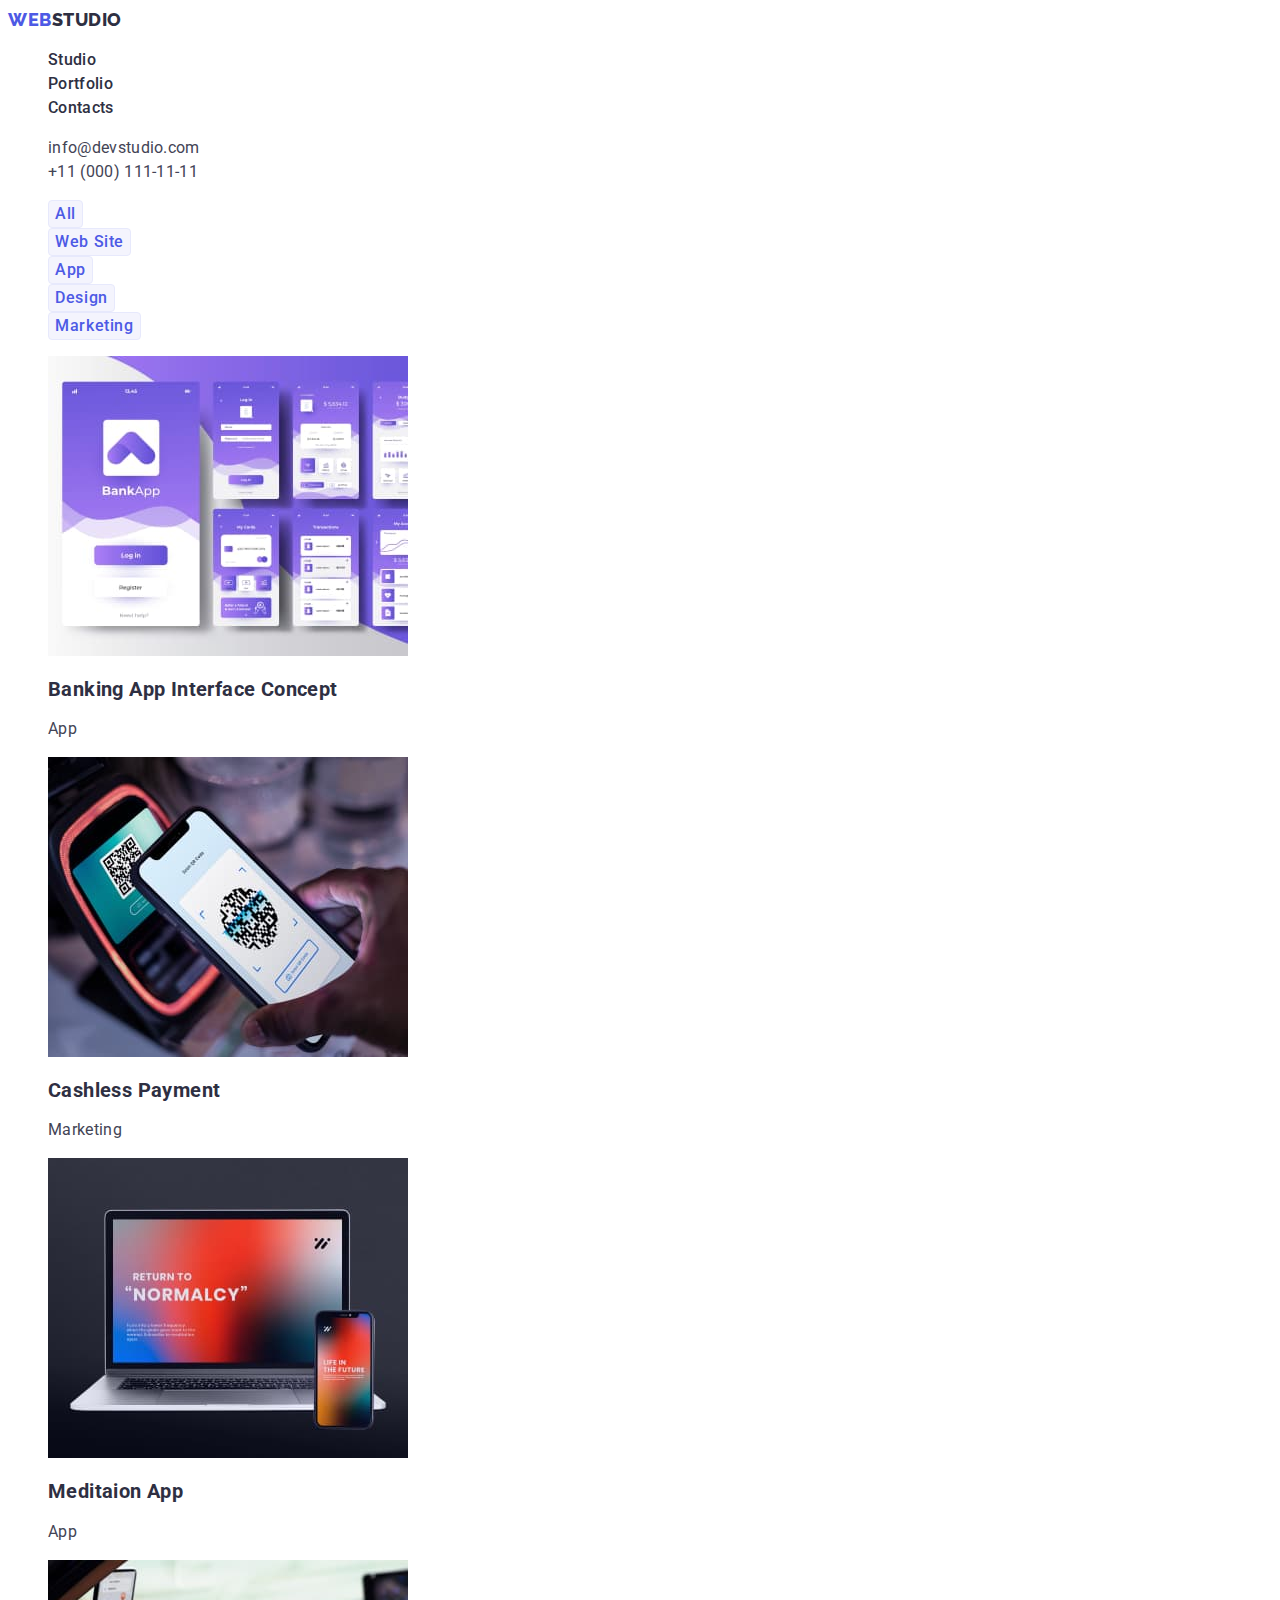
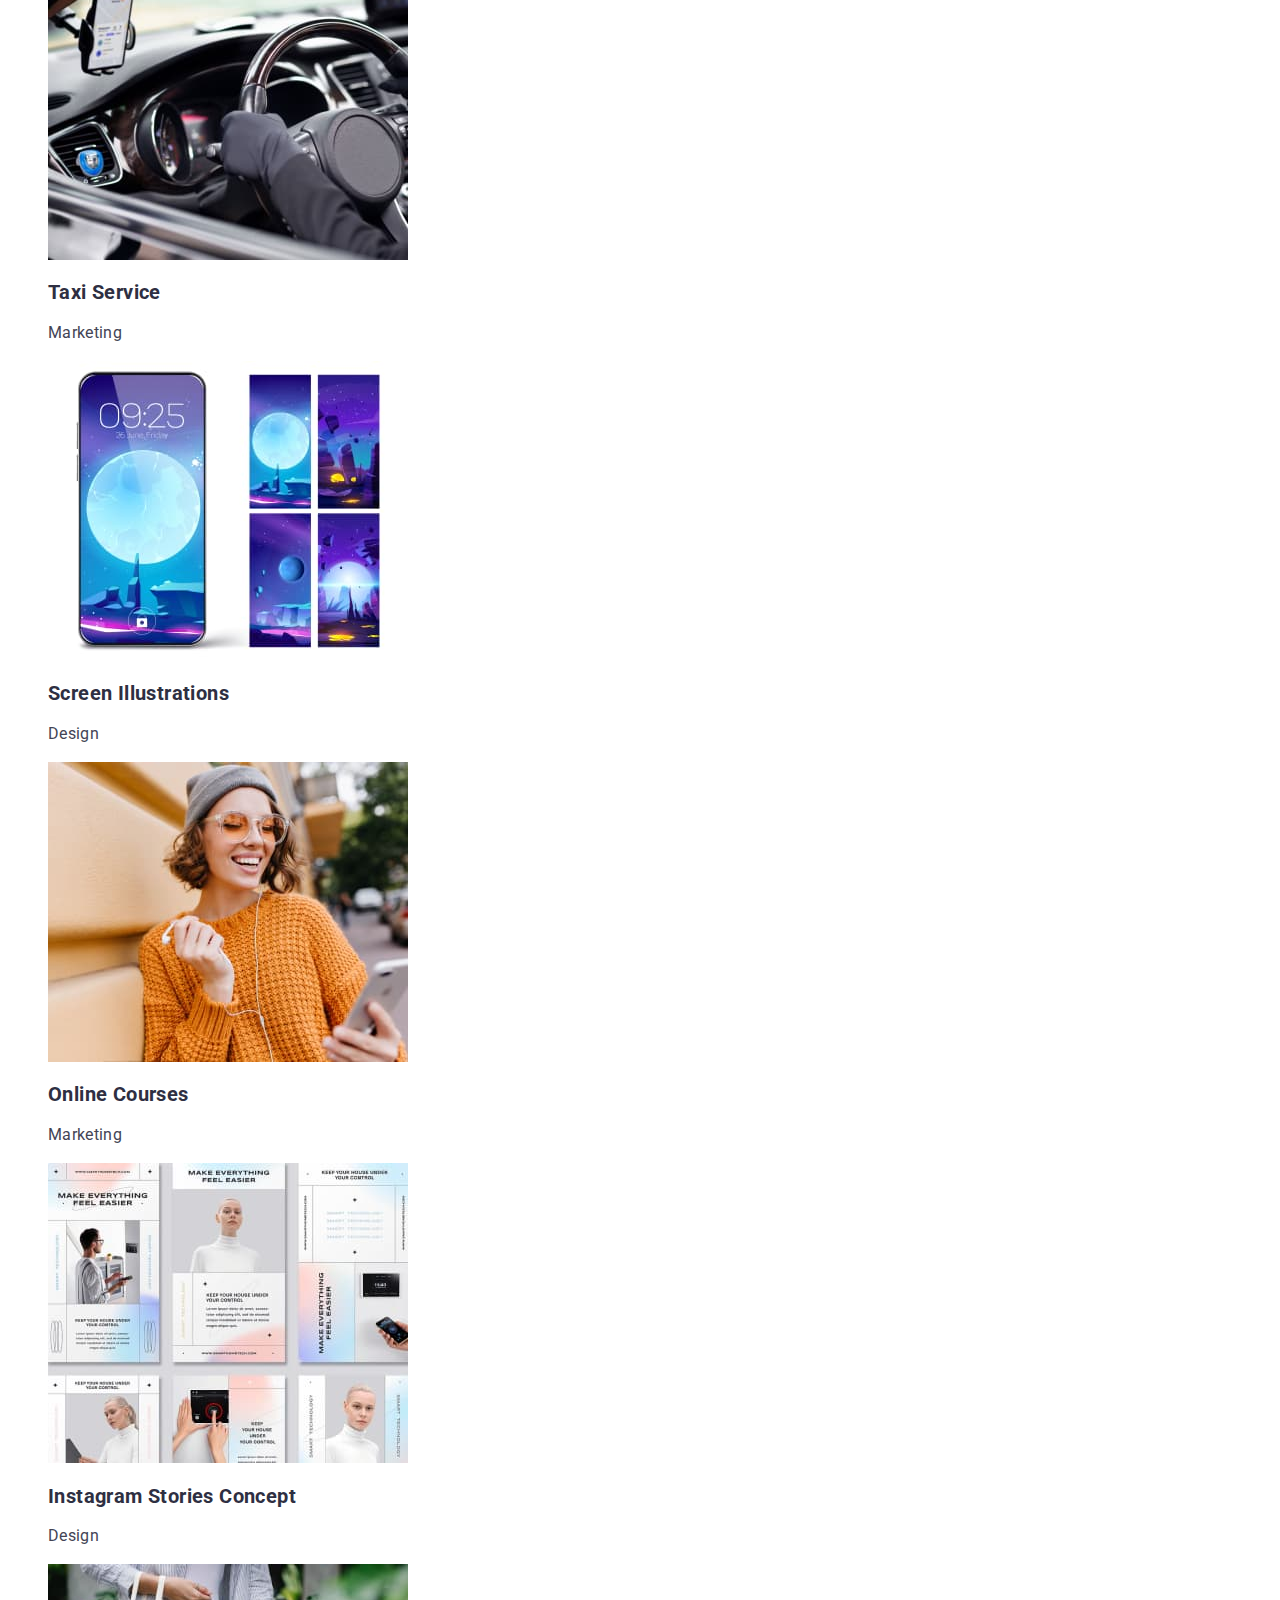
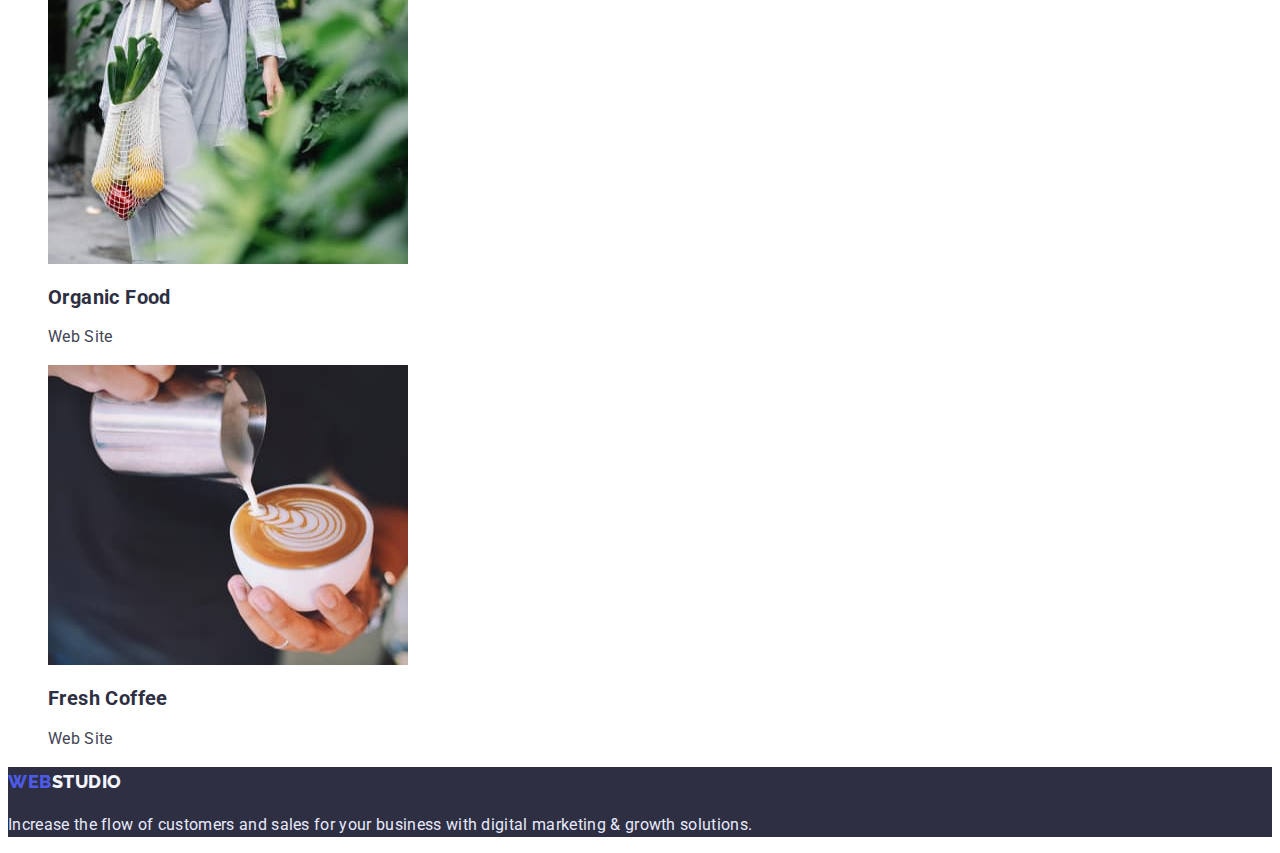
==== portfolio.html @ 67430ad6 "Додані файли попередньої роботи" ====
<!DOCTYPE html>
<html lang="en">
<head>
    <meta charset="UTF-8">
    <meta http-equiv="X-UA-Compatible" content="IE=edge">
    <meta name="viewport" content="width=device-width, initial-scale=1.0">
    <link href="https://fonts.googleapis.com/css2?family=Raleway:wght@800&family=Roboto:wght@400;500;700;900&display=swap" rel="stylesheet">
    <link rel="stylesheet" href="./css/styles.css">
    <title>Portfolio</title>
</head>
<body>
    <header class="page-header">
        <nav>
            <a class="logo" href="./index.html"> <span class="logo-web">WEB</span>STUDIO</a>
            
            <ul class="site-nav list">
                <li><a class="site-nav link" href="">Studio</a></li>
                <li><a class="site-nav link" href="./portfolio.html">Portfolio</a></li>
                <li><a class="site-nav link" href="">Contacts</a></li>
            </ul>

        </nav>
        
        <ul class="contacts list">
            <li><a class="contact link" href="mailto:info@devstudio.com">info@devstudio.com</a></li>
            <li><a class="contact link" href="tel:+11(000)1111111">+11 (000) 111-11-11</a></li>
        </ul>

    </header>

    <main>
        <section class="examples">
            <h1 class="examples-title">Types of portfolios</h1>
            <ul class="examples-items list">
                <li>
                    <button class="examples-button" type="button">All</button>
                </li>
                <li>
                    <button class="examples-button" type="button">Web Site</button>
                </li>
                <li>
                    <button class="examples-button" type="button">App</button>
                </li>
                <li>
                    <button class="examples-button" type="button">Design</button>
                </li>
                <li>
                    <button class="examples-button" type="button">Marketing</button>
                </li>
            </ul>

            <ul class="examples-list list">
                <li class="examples-item">
                    <a class="examples-link" href="#">
                        <img src="./images/portfolio-image-1.jpg" alt="Design For Banking" width="360" height="300">
                        <h2 class="examples-subtitle">Banking App Interface Concept</h2>
                        <p class="examples-filter">App</p>
                    </a>
                </li>
                <li class="examples-item">
                    <a class="examples-link" href="#">
                        <img src="./images/portfolio-image-2.jpg" alt="Interactive Technologies" width="360" height="300">
                        <h2 class="examples-subtitle">Cashless Payment</h2>
                        <p class="examples-filter">Marketing</p>
                    </a>
                </li>
                <li class="examples-item">
                    <a class="examples-link" href="#">
                        <img src="./images/portfolio-image-3.jpg" alt="Modern Meditation" width="360" height="300">
                        <h2 class="examples-subtitle">Meditaion App</h2>
                        <p class="examples-filter">App</p>
                    </a>
                </li>
                <li class="examples-item">
                    <a class="examples-link" href="#">
                        <img src="./images/portfolio-image-4.jpg" alt="Taxi in smartphone" width="360" height="300">
                        <h2 class="examples-subtitle">Taxi Service</h2>
                        <p class="examples-filter">Marketing</p>
                    </a>
                </li>
                <li class="examples-item">
                    <a class="examples-link" href="#">
                        <img src="./images/portfolio-image-5.jpg" alt="Screen Savers" width="360" height="300">
                        <h2 class="examples-subtitle">Screen Illustrations</h2>
                        <p class="examples-filter">Design</p>
                    </a>
                </li>
                <li class="examples-item">
                    <a class="examples-link" href="#">
                        <img src="./images/portfolio-image-6.jpg" alt="Online Education" width="360" height="300">
                        <h2 class="examples-subtitle">Online Courses</h2>
                        <p class="examples-filter">Marketing</p>
                    </a>
                </li>
                <li class="examples-item">
                    <a class="examples-link" href="#">
                        <img src="./images/portfolio-image-7.jpg" alt="Design Instagram Stories" width="360" height="300">
                        <h2 class="examples-subtitle">Instagram Stories Concept</h2>
                        <p class="examples-filter">Design</p>
                    </a>
                </li>
                <li class="examples-item">
                    <a class="examples-link" href="#">
                        <img src="./images/portfolio-image-8.jpg" alt="Natural Products" width="360" height="300">
                        <h2 class="examples-subtitle">Organic Food</h2>
                        <p class="examples-filter">Web Site</p>
                    </a>
                </li>
                <li class="examples-item">
                    <a class="examples-link" href="#">
                        <img src="./images/portfolio-image-9.jpg" alt="Making Coffee" width="360" height="300">
                        <h2 class="examples-subtitle">Fresh Coffee</h2>
                        <p class="examples-filter">Web Site</p>
                    </a>
                </li>
            </ul>
        </section>

    </main>
    <footer class="footer">
        <a class="footer-logo" href="./index.html"> <span class="footer-logo-web">WEB</span>STUDIO</a>
        <p class="footer-text">Increase the flow of customers and sales for your business with digital marketing & growth solutions.</p>
    </footer>
</html>
---- css/styles.css ----
/*Колір основного шрифту #2E2F42
Колір основного фону  #ffffff
додатковий фон та літери #2E2F42

    */

:root {
    --base-color-text: #2E2F42;
    --maine-color-background: #ffffff;
    --color-style-logo: #4D5AE5;
    --color-decoration-text: #434455;
    --border-color: #E7E9FC;
    --additional-background-color: #F4F4FD;
    --active-color-button: #404BBF;
}

body {
    font-family: 'Roboto', sans-serif;
    color: var(--base-color-text);
    background-color: var(--maine-color-background);
}

/*_________Header____________*/

.page-header {
    background: var(--maine-color-background);
}

.logo {
    font-family: 'Raleway';
    font-weight: 800;
    font-size: 18px;
    line-height: 1.33;
    letter-spacing: 0.03em;
    text-decoration: none;
    color: var(--base-color-text);
  }

.logo-web {
    color: var(--color-style-logo);
}

.list {
    list-style: none;
}

.site-nav {
    font-weight: 500;
    font-size: 16px;
    line-height: 1.5;
    letter-spacing: 0.02em;
    text-decoration: none;
    color: var(--base-color-text)
}

.link:hover, .link:focus {
    color: var(--color-decoration-text);
}

.link:active {
    color: var(--color-style-logo);
}

.contact {
    text-decoration: none;
    font-size: 16px;
    line-height: 1.5;
    letter-spacing: 0.02em;
    color: var(--color-decoration-text);
}


/*__________Hero section_________*/

.hero {
    background-color: var(--base-color-text);
}

.hero-title {
    font-weight: 700;
    font-size: 56px;
    line-height: 1.07;
    text-align: center;
    letter-spacing: 0.02em;
    color: var(--maine-color-background);
}

.hero-button {
    font-family: inherit;
    font-weight: 500;
    font-size: 16px;
    line-height: 1.18;
    letter-spacing: 0.04em;
    background-color: var(--color-style-logo);
    color: var(--maine-color-background);
    border: none;
    cursor: pointer;
    box-shadow: 0px 4px 4px rgba(0, 0, 0, 0.15);
    border-radius: 4px;
}

.hero-button:hover {
    background-color: var(--color-style-logo);
}

.hero-button:active {
    background-color: var(--active-color-button);
}

/* ____________Benefits section__________*/

.benefits-heading, .examples-title {
    position: absolute;
    width: 1px;
    height: 1px;
    margin: -1px;
    border: 0;
    padding: 0;
    
    white-space: nowrap;
    clip-path: inset(100%);
    clip: rect(0 0 0 0);
    overflow: hidden;
}

.benefit-subtitle, .resume-name {
    font-weight: 700;
    font-size: 20px;
    line-height: 1.2;
    letter-spacing: 0.02em;
    color: var(--base-color-text);
}

.benefit-details, .resume-specialty {
    font-size: 16px;
    line-height: 1.5;
    letter-spacing: 0.02em;
    color: var(--color-decoration-text);
}

/*____________Illustrations section__________*/

.illustrations-title, .resumes-title {
    font-weight: 700;
    font-size: 36px;
    line-height: 1.1;
    text-align: center;
    letter-spacing: 0.02em;
    color: var(--base-color-text);
}

/*_________Resumes section___________*/

.resumes {
    background-color: var(--additional-background-color);
}

.resumes-item {
    background-color: var(--maine-color-background);
}

/*Footer section*/

.footer {
    background-color: var(--base-color-text);
}

.footer-logo {
    font-family: 'Raleway';
    font-style: normal;
    font-weight: 800;
    font-size: 18px;
    line-height: 1.67;
    letter-spacing: 0.03em;
    text-decoration: none;
    color: var(--additional-background-color);
}

.footer-logo-web {
    color: var(--color-style-logo);
}

.footer-text {
    font-size: 16px;
    line-height: 1.5;
    letter-spacing: 0.02em;
    color: var(--border-color);
}

/* Portfolio page: Section row */

.examples-button {
    font-family: inherit;
    font-weight: 500;
    font-size: 16px;
    line-height: 1.5;
    letter-spacing: 0.04em;
    background-color: var(--additional-background-color);
    color: var(--color-style-logo);
    cursor: pointer;
    border: 1px solid var(--border-color);
    border-radius: 4px;
}

.examples-button:hover, .examples-button:focus {
    background-color: var(--color-style-logo);
    color:var(--maine-color-background)
}

/*_______Section samples________ */

.examples-link {
    text-decoration: none;
}

.examples-subtitle {
    font-weight: 700;
    font-size: 20px;
    line-height: 1.2;
    letter-spacing: 0.02em;
    color: var(--base-color-text);
}

.examples-filter {
    font-size: 16px;
    line-height: 1.5;
    letter-spacing: 0.02em;
    color: var(--color-decoration-text);
}

/*  */
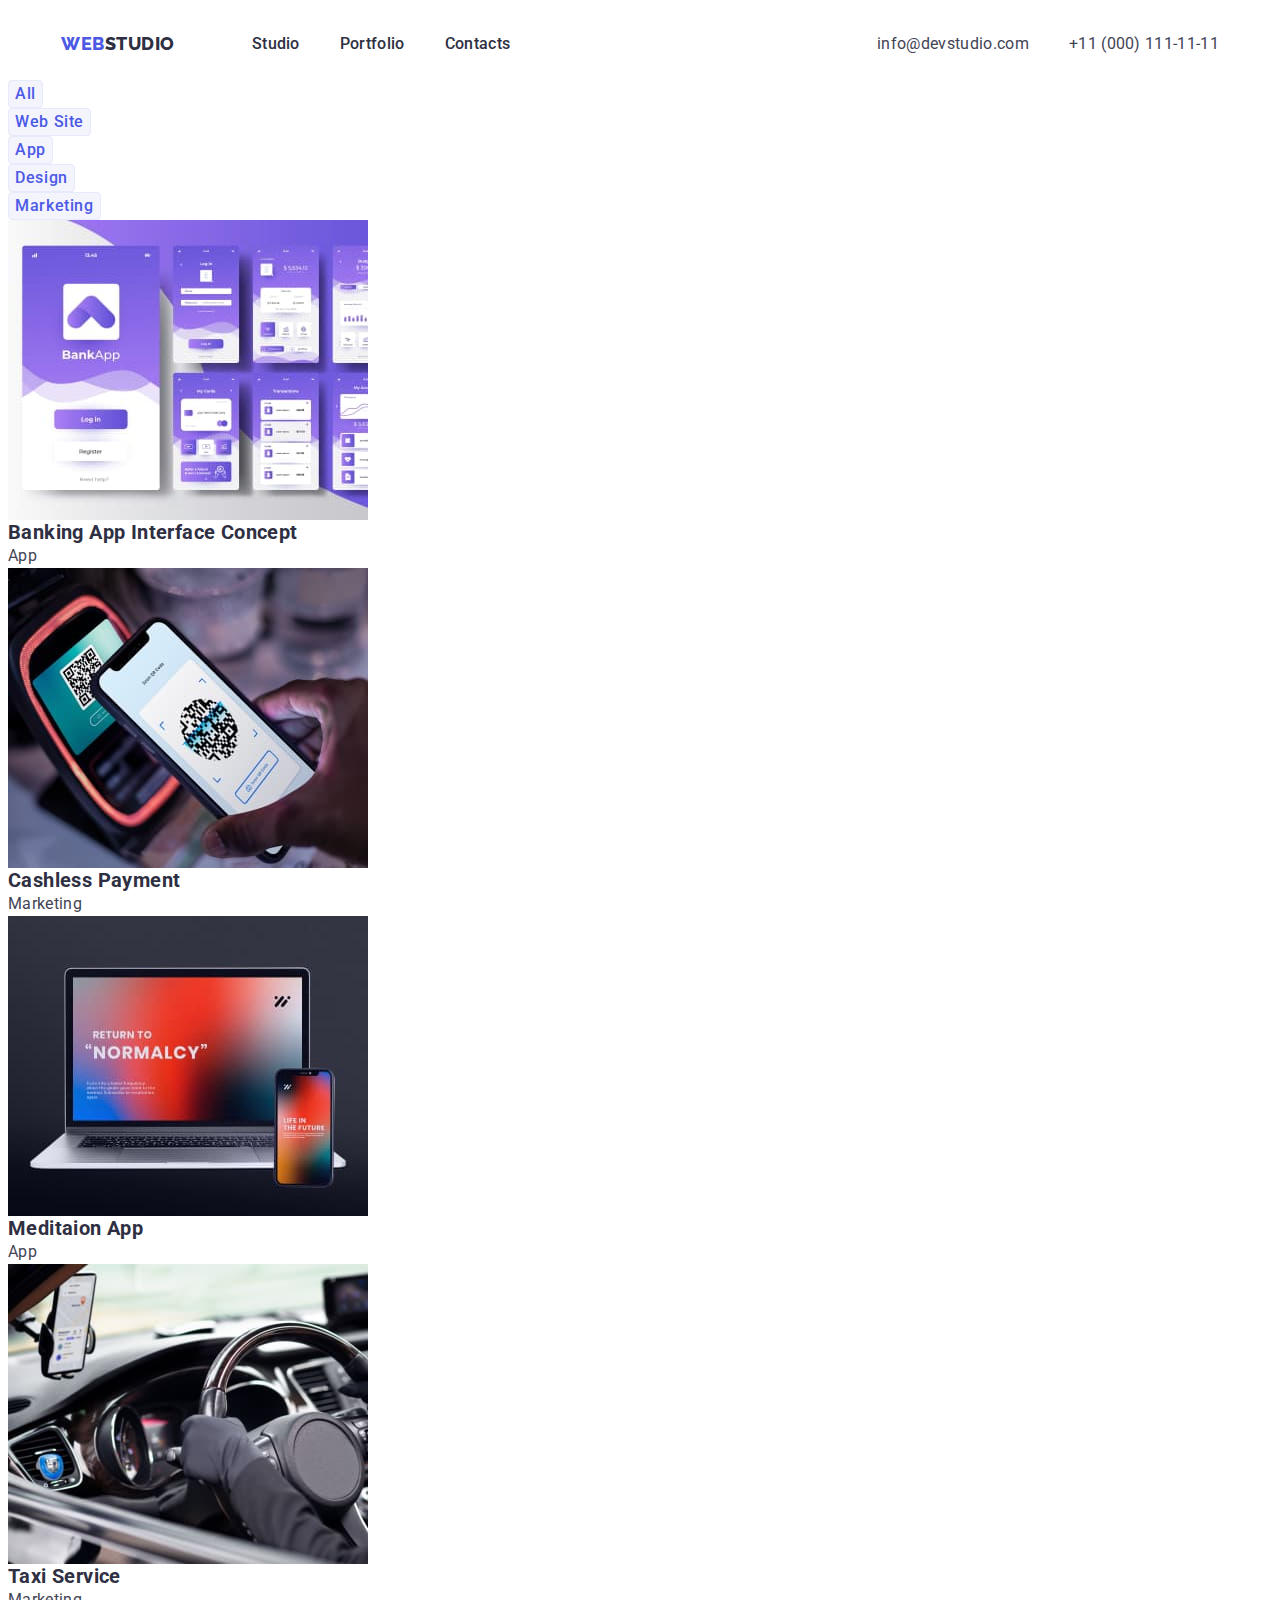
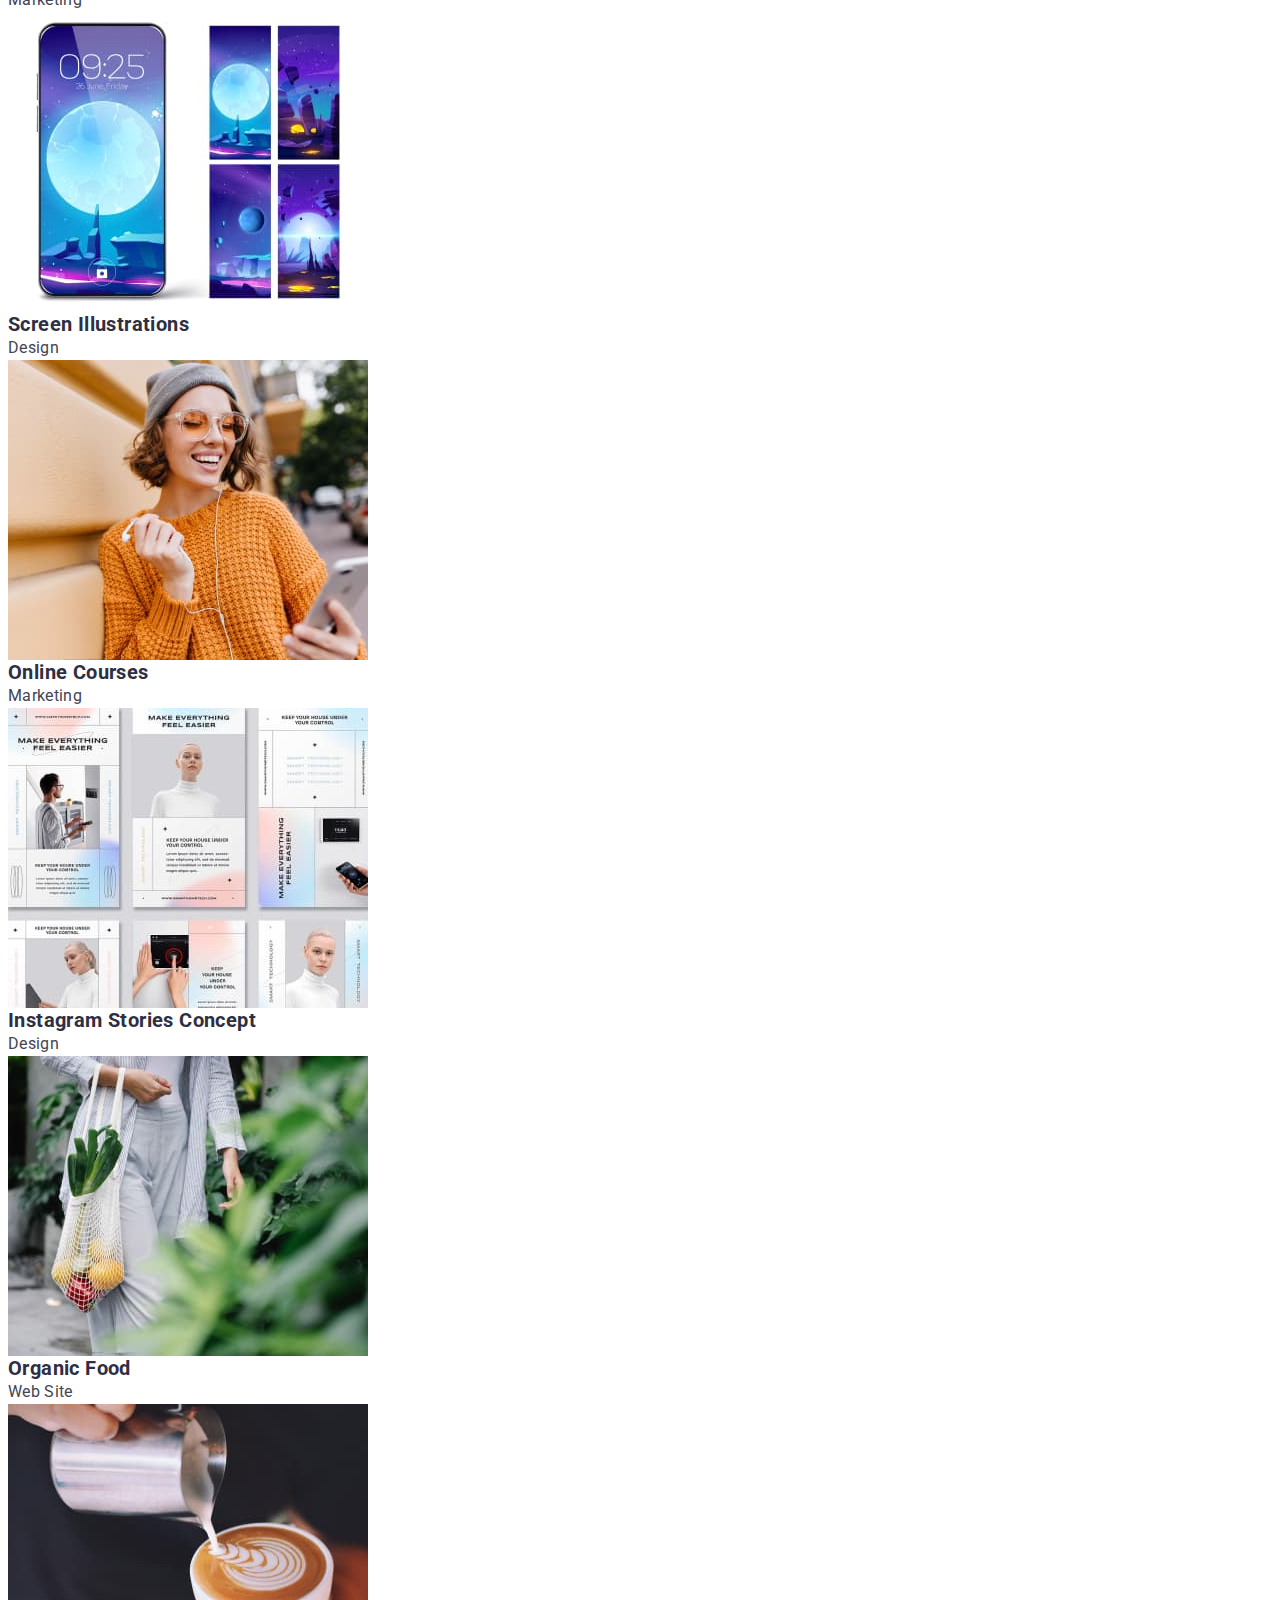
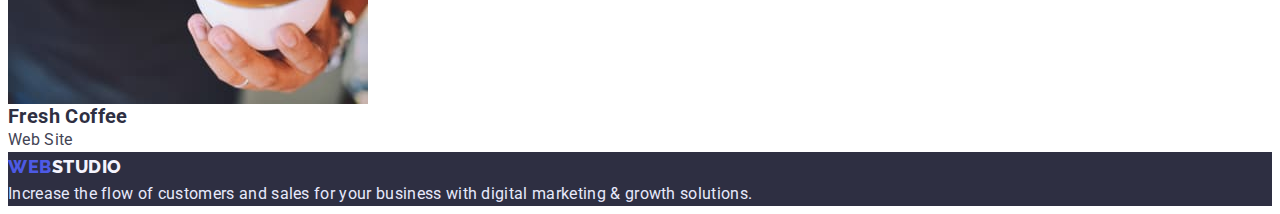
==== commit ab8a790d: "Update portfolio.html" ====
--- a/portfolio.html
+++ b/portfolio.html
@@ -5,26 +5,29 @@
     <meta http-equiv="X-UA-Compatible" content="IE=edge">
     <meta name="viewport" content="width=device-width, initial-scale=1.0">
     <link href="https://fonts.googleapis.com/css2?family=Raleway:wght@800&family=Roboto:wght@400;500;700;900&display=swap" rel="stylesheet">
+    <link rel="stylesheet" href="https://cdnjs.cloudflare.com/ajax/libs/modern-normalize/1.1.0/modern-normalize.min.css" integrity="sha512-wpPYUAdjBVSE4KJnH1VR1HeZfpl1ub8YT/NKx4PuQ5NmX2tKuGu6U/JRp5y+Y8XG2tV+wKQpNHVUX03MfMFn9Q==" crossorigin="anonymous" referrerpolicy="no-referrer" />
     <link rel="stylesheet" href="./css/styles.css">
     <title>Portfolio</title>
 </head>
 <body>
     <header class="page-header">
-        <nav>
-            <a class="logo" href="./index.html"> <span class="logo-web">WEB</span>STUDIO</a>
+        <div class="container main-nav">
+            <nav class="container-nav">
+                <a class="logo" href="./index.html"> <span class="logo-web">WEB</span>STUDIO</a>
             
-            <ul class="site-nav list">
-                <li><a class="site-nav link" href="">Studio</a></li>
-                <li><a class="site-nav link" href="./portfolio.html">Portfolio</a></li>
-                <li><a class="site-nav link" href="">Contacts</a></li>
+                <ul class="site-nav list">
+                    <li class="item"><a class="nav link" href="">Studio</a></li>
+                    <li class="item"><a class="nav link" href="./portfolio.html">Portfolio</a></li>
+                    <li class="item"><a class="nav link" href="">Contacts</a></li>
+                </ul>
+
+            </nav>
+        
+            <ul class="contacts list">
+                <li class="item"><a class="contact link" href="mailto:info@devstudio.com">info@devstudio.com</a></li>
+                <li class="item"><a class="contact link" href="tel:+11(000)1111111">+11 (000) 111-11-11</a></li>
             </ul>
-
-        </nav>
-        
-        <ul class="contacts list">
-            <li><a class="contact link" href="mailto:info@devstudio.com">info@devstudio.com</a></li>
-            <li><a class="contact link" href="tel:+11(000)1111111">+11 (000) 111-11-11</a></li>
-        </ul>
+        </div>
 
     </header>
 
--- a/css/styles.css
+++ b/css/styles.css
@@ -20,10 +20,49 @@
     background-color: var(--maine-color-background);
 }
 
+h1,
+h2,
+h3,
+h4,
+h5,
+h6,
+p {
+ margin-top: 0;
+ margin-bottom: 0;
+}
+
+ul {
+    margin-top: 0;
+    margin-bottom: 0;
+    padding-left: 0;
+}
+
+img {
+    display: block;
+}
+
 /*_________Header____________*/
 
 .page-header {
     background: var(--maine-color-background);
+}
+
+.container {
+    width: 1158px;
+    margin-right: auto;
+    margin-left: auto;
+    padding-left: 15px;
+    padding-right: 15px;
+}
+
+.main-nav{
+    display: flex;
+    align-items: center;
+}
+
+.container-nav {
+    display: flex;
+    align-items: center;
 }
 
 .logo {
@@ -34,7 +73,7 @@
     letter-spacing: 0.03em;
     text-decoration: none;
     color: var(--base-color-text);
-  }
+}
 
 .logo-web {
     color: var(--color-style-logo);
@@ -45,6 +84,19 @@
 }
 
 .site-nav {
+    display: flex;
+    margin-left: 77px;
+}
+
+.site-nav .item + .item {
+    margin-left: 40px;
+}
+
+.nav {
+    display: block;
+    padding-top: 24px;
+    padding-bottom: 24px;
+
     font-weight: 500;
     font-size: 16px;
     line-height: 1.5;
@@ -61,6 +113,15 @@
     color: var(--color-style-logo);
 }
 
+.contacts {
+    display: flex;
+    margin-left: auto;
+}
+
+.contacts .item + .item {
+    margin-left: 40px;
+}
+
 .contact {
     text-decoration: none;
     font-size: 16px;
@@ -74,29 +135,41 @@
 
 .hero {
     background-color: var(--base-color-text);
+    text-align: center;
+    margin-top: 0;
+    margin-bottom: 0;
+    padding-top: 192px;
+    padding-bottom: 192px;
 }
 
 .hero-title {
+    margin-top: 0;
+    margin-bottom: 48px;
+
     font-weight: 700;
     font-size: 56px;
     line-height: 1.07;
-    text-align: center;
-    letter-spacing: 0.02em;
+    letter-spacing: 0.02em;
+
     color: var(--maine-color-background);
 }
 
 .hero-button {
+    border-radius: 4px;
+    box-shadow: 0px 4px 4px rgba(0, 0, 0, 0.15);
+    border: none;
+    padding: 16px 34px;
+    min-width: 170px;
+    
+    background-color: var(--color-style-logo);
+    color: var(--maine-color-background);
+    cursor: pointer;
+
     font-family: inherit;
     font-weight: 500;
     font-size: 16px;
     line-height: 1.18;
     letter-spacing: 0.04em;
-    background-color: var(--color-style-logo);
-    color: var(--maine-color-background);
-    border: none;
-    cursor: pointer;
-    box-shadow: 0px 4px 4px rgba(0, 0, 0, 0.15);
-    border-radius: 4px;
 }
 
 .hero-button:hover {
@@ -108,6 +181,11 @@
 }
 
 /* ____________Benefits section__________*/
+
+.benefits {
+    padding-top: 120px;
+    padding-bottom: 120px;
+}
 
 .benefits-heading, .examples-title {
     position: absolute;
@@ -124,6 +202,8 @@
 }
 
 .benefit-subtitle, .resume-name {
+    margin-bottom: 8px;
+
     font-weight: 700;
     font-size: 20px;
     line-height: 1.2;
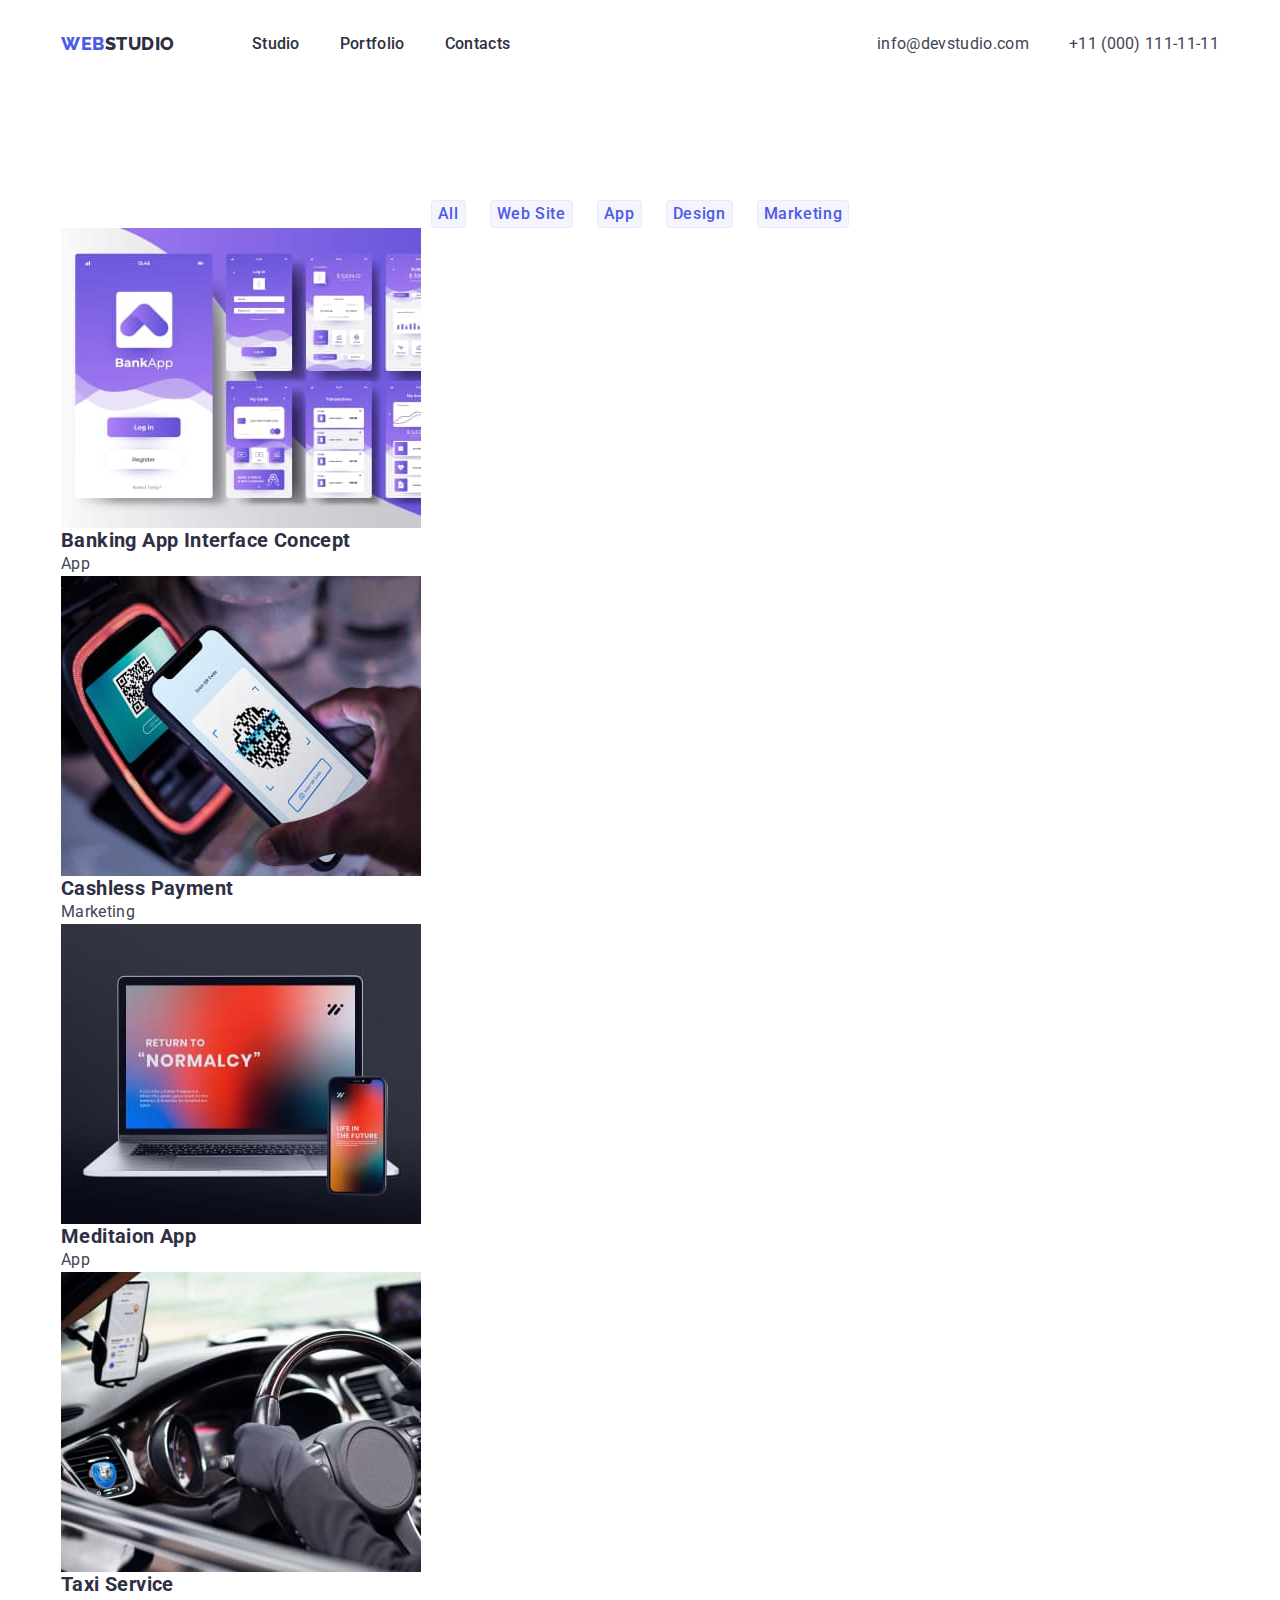
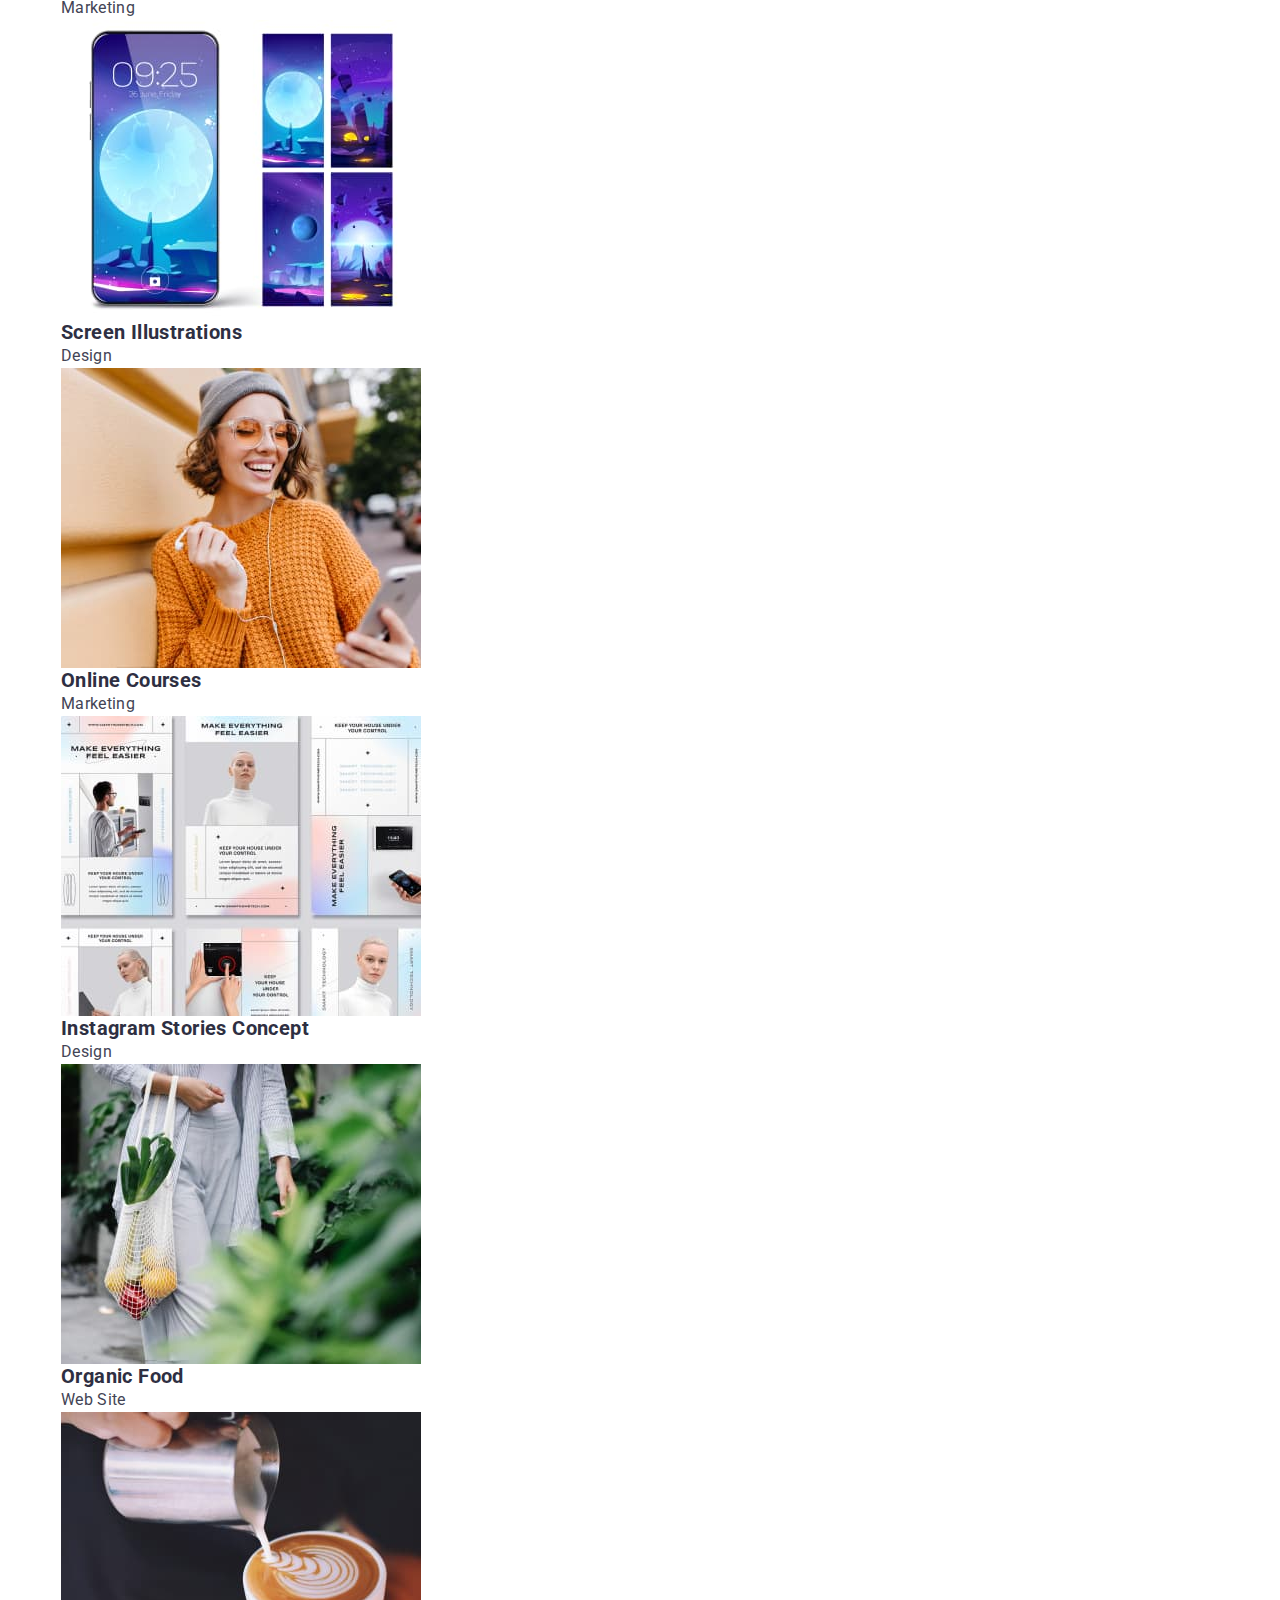
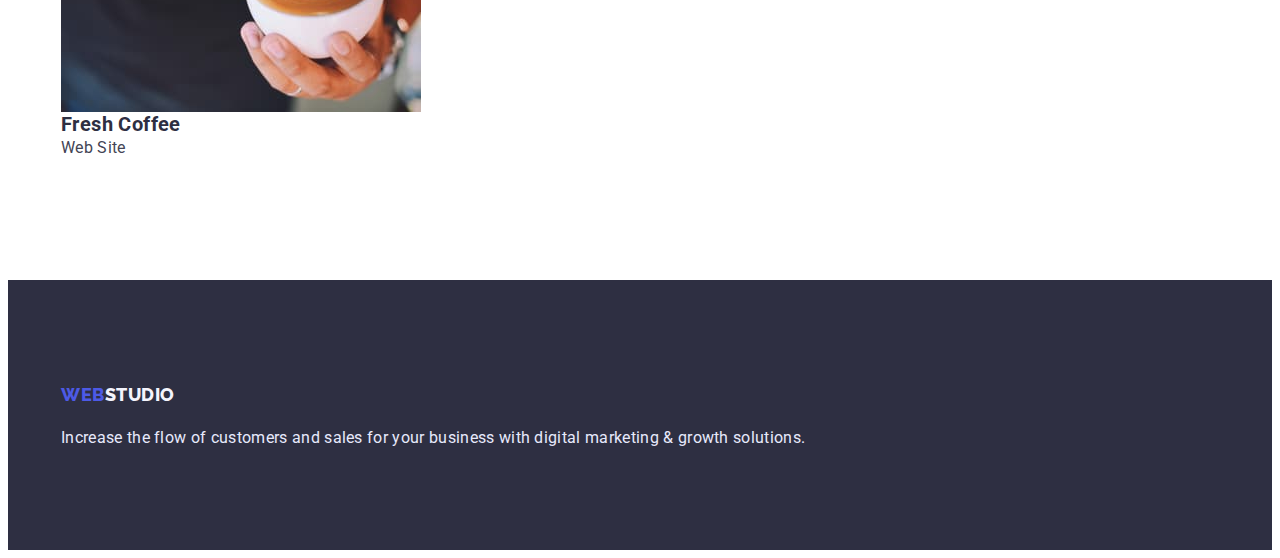
==== commit fbdfadb7: "Update portfolio.html" ====
--- a/portfolio.html
+++ b/portfolio.html
@@ -32,96 +32,133 @@
     </header>
 
     <main>
-        <section class="examples">
+        <section class="examples section">
             <h1 class="examples-title">Types of portfolios</h1>
-            <ul class="examples-items list">
-                <li>
-                    <button class="examples-button" type="button">All</button>
-                </li>
-                <li>
-                    <button class="examples-button" type="button">Web Site</button>
-                </li>
-                <li>
-                    <button class="examples-button" type="button">App</button>
-                </li>
-                <li>
-                    <button class="examples-button" type="button">Design</button>
-                </li>
-                <li>
-                    <button class="examples-button" type="button">Marketing</button>
-                </li>
-            </ul>
-
+            <div class="container-buttons"> 
+                <ul class="examples-items list">
+                    <li>
+                        <button class="examples-button" type="button">All</button>
+                    </li>
+                    
+                    <li>
+                        <button class="examples-button" type="button">Web Site</button>
+                    </li>
+                   
+                    <li>
+                        <button class="examples-button" type="button">App</button>
+                    </li>
+                    
+                    <li>
+                        <button class="examples-button" type="button">Design</button>
+                    </li>
+                    
+                    <li>
+                        <button class="examples-button" type="button">Marketing</button>
+                    </li>
+                </ul>
+           </div>
+            
+           <div class="container container-examples-list">
             <ul class="examples-list list">
                 <li class="examples-item">
                     <a class="examples-link" href="#">
                         <img src="./images/portfolio-image-1.jpg" alt="Design For Banking" width="360" height="300">
-                        <h2 class="examples-subtitle">Banking App Interface Concept</h2>
-                        <p class="examples-filter">App</p>
+                        <div class="container-example">
+                            <h2 class="examples-subtitle">Banking App Interface Concept</h2>
+                            <p class="examples-filter">App</p>
+                        </div>
                     </a>
                 </li>
+                
                 <li class="examples-item">
                     <a class="examples-link" href="#">
                         <img src="./images/portfolio-image-2.jpg" alt="Interactive Technologies" width="360" height="300">
-                        <h2 class="examples-subtitle">Cashless Payment</h2>
-                        <p class="examples-filter">Marketing</p>
+                        <div class="container-example">
+                            <h2 class="examples-subtitle">Cashless Payment</h2>
+                            <p class="examples-filter">Marketing</p>
+                        </div>
                     </a>
                 </li>
+               
                 <li class="examples-item">
                     <a class="examples-link" href="#">
                         <img src="./images/portfolio-image-3.jpg" alt="Modern Meditation" width="360" height="300">
-                        <h2 class="examples-subtitle">Meditaion App</h2>
-                        <p class="examples-filter">App</p>
+                        <div class="container-example">
+                            <h2 class="examples-subtitle">Meditaion App</h2>
+                            <p class="examples-filter">App</p>
+                        </div>
                     </a>
                 </li>
+               
                 <li class="examples-item">
                     <a class="examples-link" href="#">
                         <img src="./images/portfolio-image-4.jpg" alt="Taxi in smartphone" width="360" height="300">
-                        <h2 class="examples-subtitle">Taxi Service</h2>
-                        <p class="examples-filter">Marketing</p>
+                        <div class="container-example">
+                            <h2 class="examples-subtitle">Taxi Service</h2>
+                            <p class="examples-filter">Marketing</p>
+                        </div>
                     </a>
                 </li>
+              
                 <li class="examples-item">
                     <a class="examples-link" href="#">
                         <img src="./images/portfolio-image-5.jpg" alt="Screen Savers" width="360" height="300">
-                        <h2 class="examples-subtitle">Screen Illustrations</h2>
-                        <p class="examples-filter">Design</p>
+                        <div class="container-example">
+                            <h2 class="examples-subtitle">Screen Illustrations</h2>
+                            <p class="examples-filter">Design</p>
+                        </div>
                     </a>
                 </li>
+                
                 <li class="examples-item">
                     <a class="examples-link" href="#">
                         <img src="./images/portfolio-image-6.jpg" alt="Online Education" width="360" height="300">
-                        <h2 class="examples-subtitle">Online Courses</h2>
-                        <p class="examples-filter">Marketing</p>
+                        <div class="container-example">
+                            <h2 class="examples-subtitle">Online Courses</h2>
+                            <p class="examples-filter">Marketing</p>
+                        </div>
                     </a>
                 </li>
+                
                 <li class="examples-item">
                     <a class="examples-link" href="#">
                         <img src="./images/portfolio-image-7.jpg" alt="Design Instagram Stories" width="360" height="300">
-                        <h2 class="examples-subtitle">Instagram Stories Concept</h2>
-                        <p class="examples-filter">Design</p>
+                        <div class="container-example">
+                            <h2 class="examples-subtitle">Instagram Stories Concept</h2>
+                            <p class="examples-filter">Design</p>
+                        </div>
                     </a>
                 </li>
+               
                 <li class="examples-item">
                     <a class="examples-link" href="#">
                         <img src="./images/portfolio-image-8.jpg" alt="Natural Products" width="360" height="300">
-                        <h2 class="examples-subtitle">Organic Food</h2>
-                        <p class="examples-filter">Web Site</p>
+                        <div class="container-example">
+                            <h2 class="examples-subtitle">Organic Food</h2>
+                            <p class="examples-filter">Web Site</p>
+                        </div>
                     </a>
                 </li>
+               
                 <li class="examples-item">
                     <a class="examples-link" href="#">
                         <img src="./images/portfolio-image-9.jpg" alt="Making Coffee" width="360" height="300">
-                        <h2 class="examples-subtitle">Fresh Coffee</h2>
-                        <p class="examples-filter">Web Site</p>
+                        <div class="container-example">
+                            <h2 class="examples-subtitle">Fresh Coffee</h2>
+                            <p class="examples-filter">Web Site</p>
+                        </div>
                     </a>
                 </li>
             </ul>
+           </div>
         </section>
 
     </main>
-    <footer class="footer">
-        <a class="footer-logo" href="./index.html"> <span class="footer-logo-web">WEB</span>STUDIO</a>
-        <p class="footer-text">Increase the flow of customers and sales for your business with digital marketing & growth solutions.</p>
+    
+    <footer class="footer section">
+        <div class="container">
+            <a class="footer-logo" href="./index.html"> <span class="footer-logo-web">WEB</span>STUDIO</a>
+            <p class="footer-text">Increase the flow of customers and sales for your business with digital marketing & growth solutions.</p>
+        </div>
     </footer>
 </html>--- a/css/styles.css
+++ b/css/styles.css
@@ -39,6 +39,8 @@
 
 img {
     display: block;
+    max-width: 100%;
+    height: auto;
 }
 
 /*_________Header____________*/
@@ -55,12 +57,7 @@
     padding-right: 15px;
 }
 
-.main-nav{
-    display: flex;
-    align-items: center;
-}
-
-.container-nav {
+.main-nav, .container-nav {
     display: flex;
     align-items: center;
 }
@@ -134,12 +131,17 @@
 /*__________Hero section_________*/
 
 .hero {
-    background-color: var(--base-color-text);
     text-align: center;
     margin-top: 0;
     margin-bottom: 0;
     padding-top: 192px;
     padding-bottom: 192px;
+    background-color: var(--base-color-text);
+}
+
+.section {
+    padding-top: 120px;
+    padding-bottom: 120px;
 }
 
 .hero-title {
@@ -181,11 +183,6 @@
 }
 
 /* ____________Benefits section__________*/
-
-.benefits {
-    padding-top: 120px;
-    padding-bottom: 120px;
-}
 
 .benefits-heading, .examples-title {
     position: absolute;
@@ -201,6 +198,21 @@
     overflow: hidden;
 }
 
+.benefits {
+    display: flex;
+    flex-wrap: wrap;
+    margin-left: -12px;
+}
+
+.benefits .item {
+    width: 264px;
+    margin-left: 12px;
+}
+
+.benefits .item + .item {
+    margin-right: 0;
+}
+
 .benefit-subtitle, .resume-name {
     margin-bottom: 8px;
 
@@ -220,7 +232,16 @@
 
 /*____________Illustrations section__________*/
 
+.illustrations {
+    margin-right: 0;
+    margin-left: 0;
+    padding-top: 0;
+}
+
 .illustrations-title, .resumes-title {
+    margin-top: 0;
+    margin-bottom: 72px;
+
     font-weight: 700;
     font-size: 36px;
     line-height: 1.1;
@@ -229,13 +250,32 @@
     color: var(--base-color-text);
 }
 
+.illustration {
+    display: flex;
+    gap: 24px;
+    padding-top: 72px;
+}
+
+
 /*_________Resumes section___________*/
 
 .resumes {
     background-color: var(--additional-background-color);
 }
 
-.resumes-item {
+.resumes-list {
+    display: flex;
+    gap: 24px;
+ }
+
+.container-resume {
+    display: block;
+    text-align: center;
+    padding-top: 32px;
+    padding-bottom: 32px;
+    width: 264px;
+    box-shadow: 0px 1px 6px rgba(46, 47, 66, 0.08), 0px 1px 1px rgba(46, 47, 66, 0.16), 0px 2px 1px rgba(46, 47, 66, 0.08);
+    border-radius: 0px 0px 4px 4px;
     background-color: var(--maine-color-background);
 }
 
@@ -243,6 +283,12 @@
 
 .footer {
     background-color: var(--base-color-text);
+    padding-top: 100px;
+    padding-bottom: 100px;
+}
+
+.container-footer {
+    width: 264px;
 }
 
 .footer-logo {
@@ -261,6 +307,7 @@
 }
 
 .footer-text {
+    margin-top: 16px;
     font-size: 16px;
     line-height: 1.5;
     letter-spacing: 0.02em;
@@ -289,6 +336,12 @@
 
 /*_______Section samples________ */
 
+.examples-items {
+    display: flex;
+    justify-content: center;
+    gap: 24px;
+}
+
 .examples-link {
     text-decoration: none;
 }
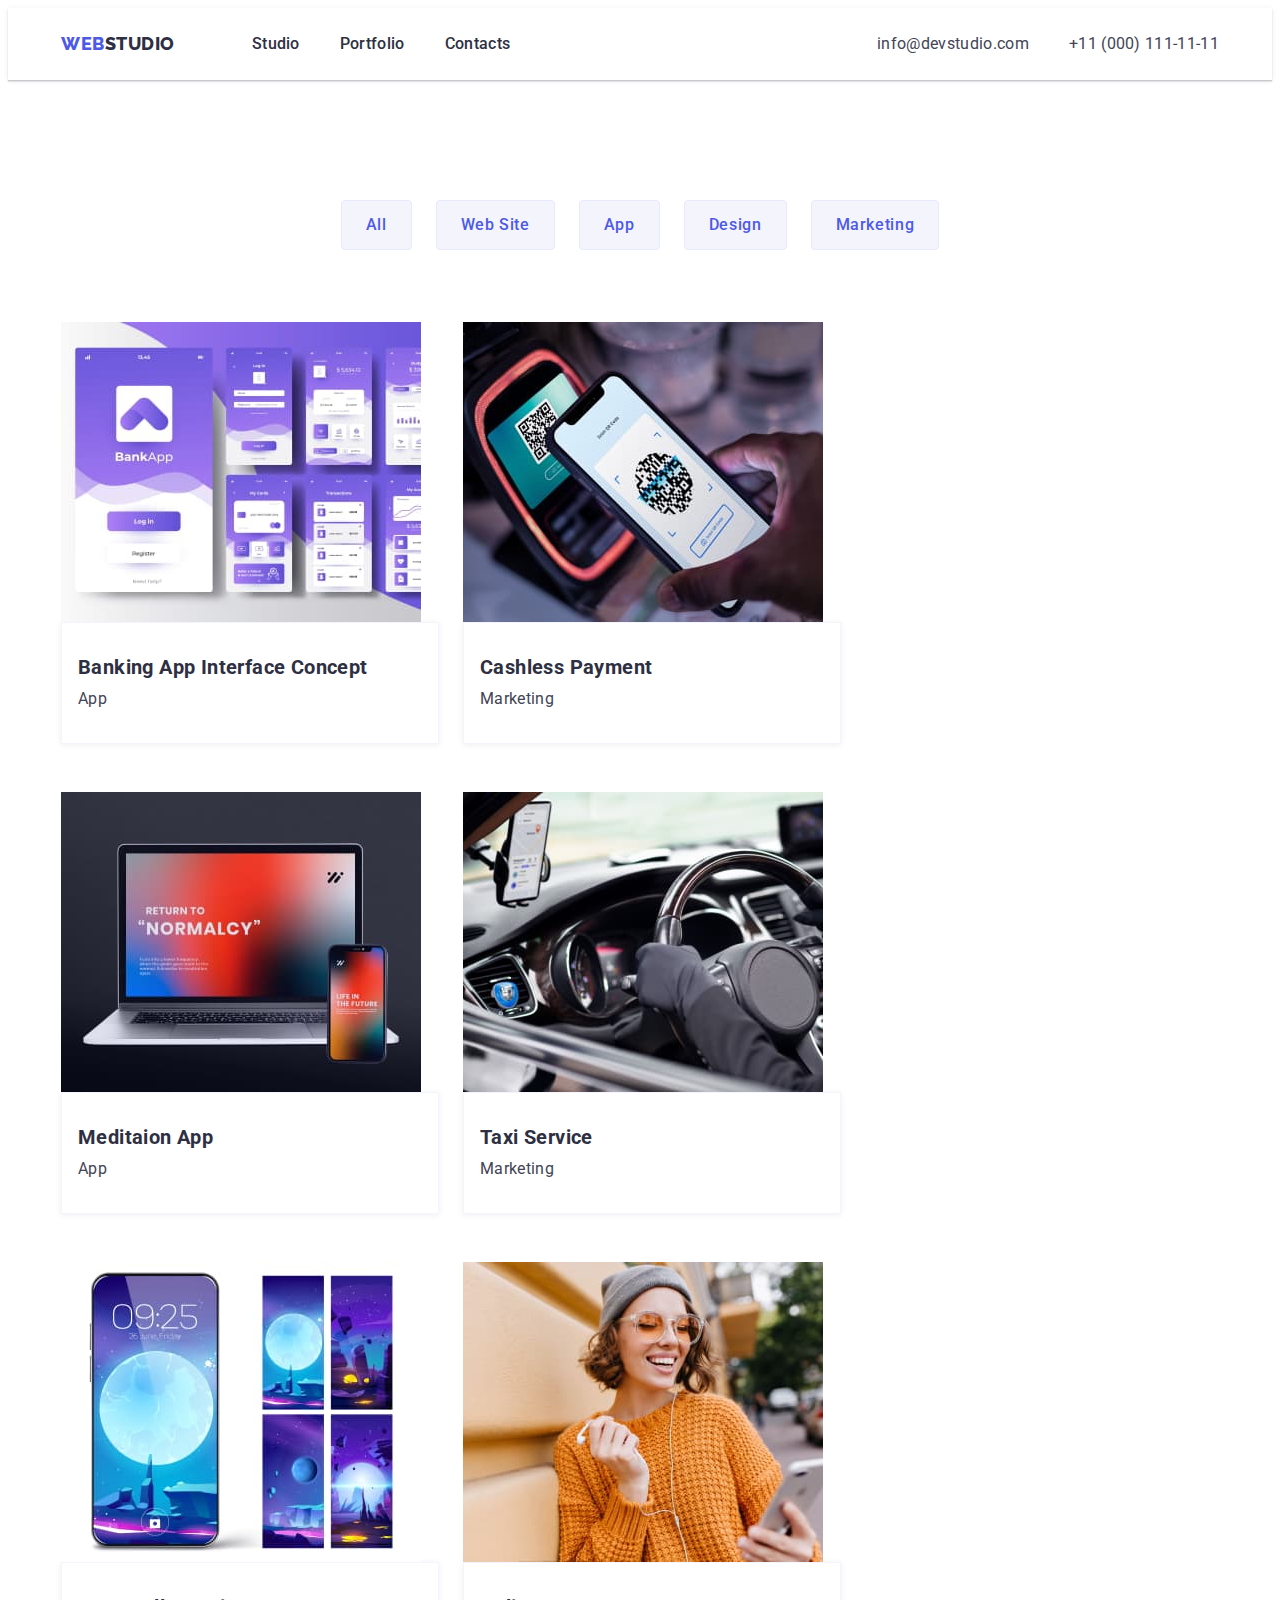
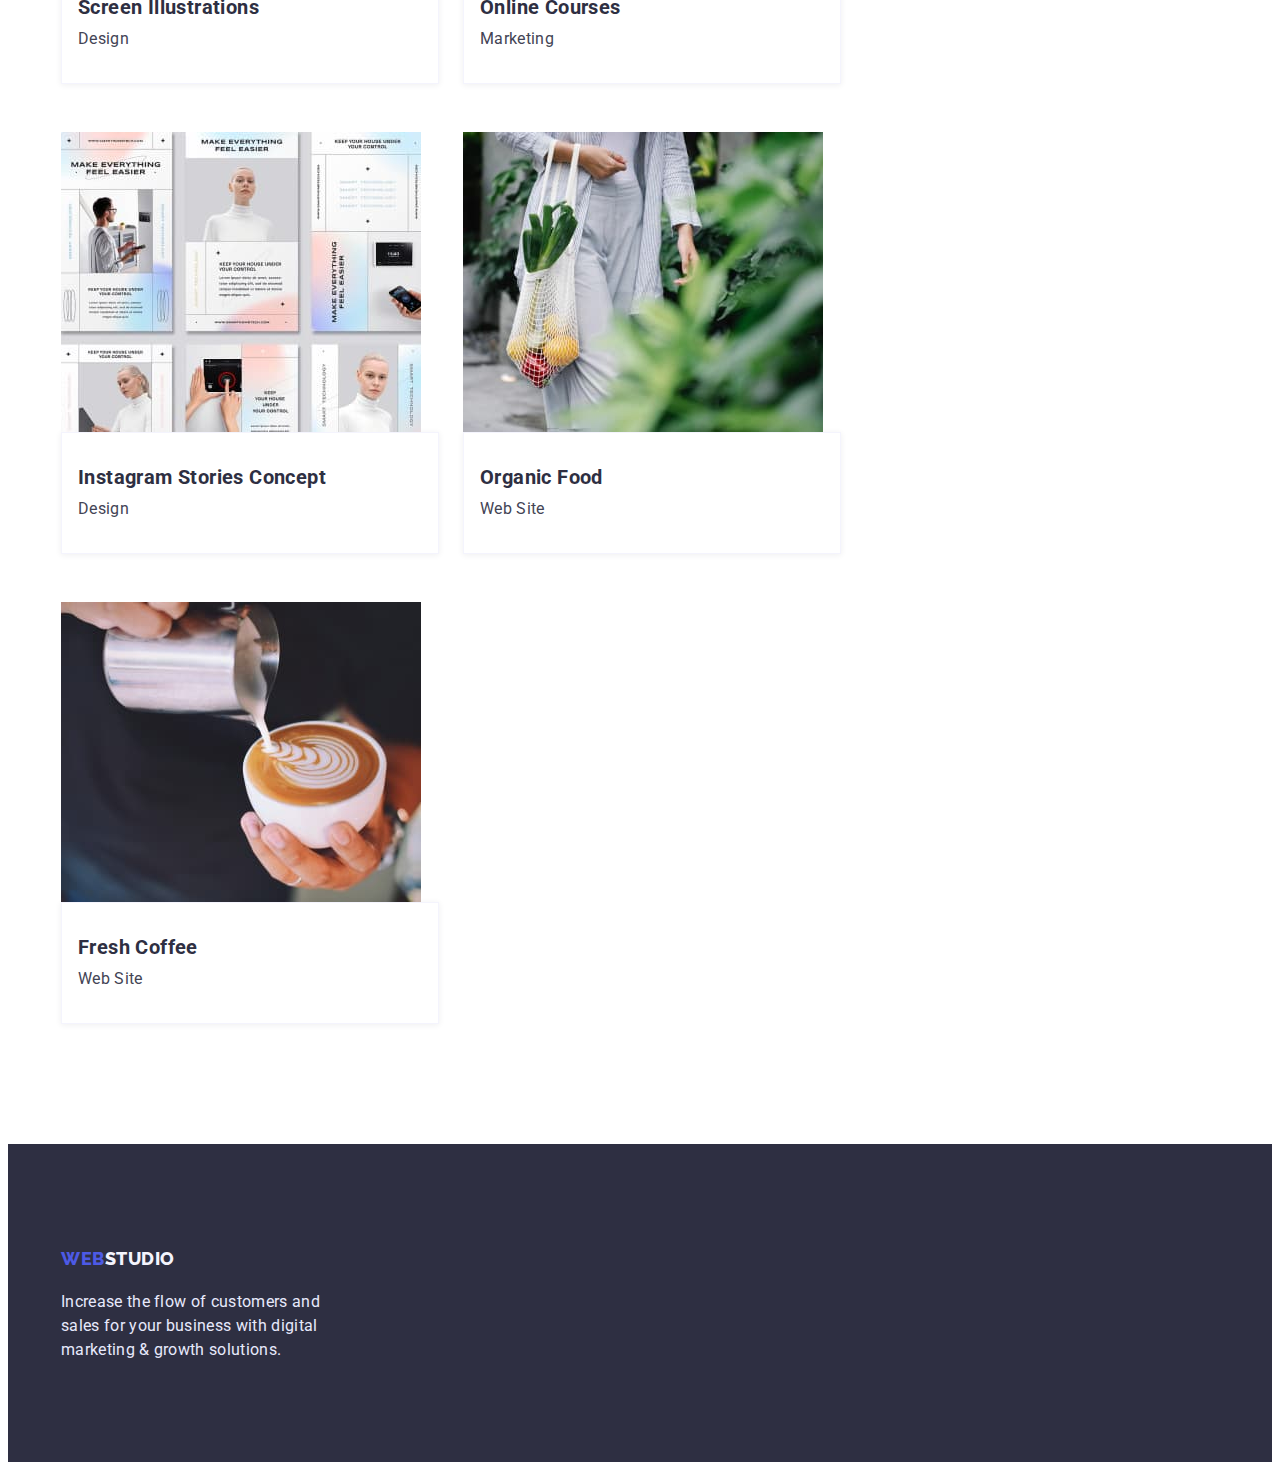
==== commit 4976dbe8: "Редагування помилок" ====
--- a/portfolio.html
+++ b/portfolio.html
@@ -16,7 +16,7 @@
                 <a class="logo" href="./index.html"> <span class="logo-web">WEB</span>STUDIO</a>
             
                 <ul class="site-nav list">
-                    <li class="item"><a class="nav link" href="">Studio</a></li>
+                    <li class="item"><a class="nav link" href="./index.html">Studio</a></li>
                     <li class="item"><a class="nav link" href="./portfolio.html">Portfolio</a></li>
                     <li class="item"><a class="nav link" href="">Contacts</a></li>
                 </ul>
@@ -34,7 +34,7 @@
     <main>
         <section class="examples section">
             <h1 class="examples-title">Types of portfolios</h1>
-            <div class="container-buttons"> 
+            <div class="container"> 
                 <ul class="examples-items list">
                     <li>
                         <button class="examples-button" type="button">All</button>
@@ -56,100 +56,98 @@
                         <button class="examples-button" type="button">Marketing</button>
                     </li>
                 </ul>
-           </div>
             
-           <div class="container container-examples-list">
-            <ul class="examples-list list">
-                <li class="examples-item">
-                    <a class="examples-link" href="#">
-                        <img src="./images/portfolio-image-1.jpg" alt="Design For Banking" width="360" height="300">
-                        <div class="container-example">
-                            <h2 class="examples-subtitle">Banking App Interface Concept</h2>
-                            <p class="examples-filter">App</p>
-                        </div>
-                    </a>
-                </li>
+                <ul class="examples-list list">
+                    <li class="examples-item">
+                        <a class="examples-link" href="#">
+                            <img src="./images/portfolio-image-1.jpg" alt="Design For Banking" width="360" height="300">
+                            <div class="container-example">
+                                <h2 class="examples-subtitle">Banking App Interface Concept</h2>
+                                <p class="examples-filter">App</p>
+                            </div>
+                        </a>
+                    </li>
                 
-                <li class="examples-item">
-                    <a class="examples-link" href="#">
-                        <img src="./images/portfolio-image-2.jpg" alt="Interactive Technologies" width="360" height="300">
-                        <div class="container-example">
-                            <h2 class="examples-subtitle">Cashless Payment</h2>
-                            <p class="examples-filter">Marketing</p>
-                        </div>
-                    </a>
-                </li>
+                    <li class="examples-item">
+                        <a class="examples-link" href="#">
+                            <img src="./images/portfolio-image-2.jpg" alt="Interactive Technologies" width="360" height="300">
+                            <div class="container-example">
+                                <h2 class="examples-subtitle">Cashless Payment</h2>
+                                <p class="examples-filter">Marketing</p>
+                            </div>
+                        </a>
+                    </li>
                
-                <li class="examples-item">
-                    <a class="examples-link" href="#">
-                        <img src="./images/portfolio-image-3.jpg" alt="Modern Meditation" width="360" height="300">
-                        <div class="container-example">
-                            <h2 class="examples-subtitle">Meditaion App</h2>
-                            <p class="examples-filter">App</p>
-                        </div>
-                    </a>
-                </li>
+                    <li class="examples-item">
+                        <a class="examples-link" href="#">
+                            <img src="./images/portfolio-image-3.jpg" alt="Modern Meditation" width="360" height="300">
+                            <div class="container-example">
+                                <h2 class="examples-subtitle">Meditaion App</h2>
+                                <p class="examples-filter">App</p>
+                            </div>
+                        </a>
+                    </li>
                
-                <li class="examples-item">
-                    <a class="examples-link" href="#">
-                        <img src="./images/portfolio-image-4.jpg" alt="Taxi in smartphone" width="360" height="300">
-                        <div class="container-example">
-                            <h2 class="examples-subtitle">Taxi Service</h2>
-                            <p class="examples-filter">Marketing</p>
-                        </div>
-                    </a>
-                </li>
+                    <li class="examples-item">
+                        <a class="examples-link" href="#">
+                            <img src="./images/portfolio-image-4.jpg" alt="Taxi in smartphone" width="360" height="300">
+                            <div class="container-example">
+                                <h2 class="examples-subtitle">Taxi Service</h2>
+                                <p class="examples-filter">Marketing</p>
+                            </div>
+                        </a>
+                    </li>
               
-                <li class="examples-item">
-                    <a class="examples-link" href="#">
-                        <img src="./images/portfolio-image-5.jpg" alt="Screen Savers" width="360" height="300">
-                        <div class="container-example">
-                            <h2 class="examples-subtitle">Screen Illustrations</h2>
-                            <p class="examples-filter">Design</p>
-                        </div>
-                    </a>
-                </li>
+                    <li class="examples-item">
+                        <a class="examples-link" href="#">
+                            <img src="./images/portfolio-image-5.jpg" alt="Screen Savers" width="360" height="300">
+                            <div class="container-example">
+                                <h2 class="examples-subtitle">Screen Illustrations</h2>
+                                <p class="examples-filter">Design</p>
+                            </div>
+                        </a>
+                    </li>
                 
-                <li class="examples-item">
-                    <a class="examples-link" href="#">
-                        <img src="./images/portfolio-image-6.jpg" alt="Online Education" width="360" height="300">
-                        <div class="container-example">
-                            <h2 class="examples-subtitle">Online Courses</h2>
-                            <p class="examples-filter">Marketing</p>
-                        </div>
-                    </a>
-                </li>
+                    <li class="examples-item">
+                        <a class="examples-link" href="#">
+                            <img src="./images/portfolio-image-6.jpg" alt="Online Education" width="360" height="300">
+                            <div class="container-example">
+                                <h2 class="examples-subtitle">Online Courses</h2>
+                                <p class="examples-filter">Marketing</p>
+                            </div>
+                        </a>
+                    </li>
                 
-                <li class="examples-item">
-                    <a class="examples-link" href="#">
-                        <img src="./images/portfolio-image-7.jpg" alt="Design Instagram Stories" width="360" height="300">
-                        <div class="container-example">
-                            <h2 class="examples-subtitle">Instagram Stories Concept</h2>
-                            <p class="examples-filter">Design</p>
-                        </div>
-                    </a>
-                </li>
+                    <li class="examples-item">
+                        <a class="examples-link" href="#">
+                            <img src="./images/portfolio-image-7.jpg" alt="Design Instagram Stories" width="360" height="300">
+                            <div class="container-example">
+                                <h2 class="examples-subtitle">Instagram Stories Concept</h2>
+                                 <p class="examples-filter">Design</p>
+                            </div>
+                        </a>
+                    </li>
                
-                <li class="examples-item">
-                    <a class="examples-link" href="#">
-                        <img src="./images/portfolio-image-8.jpg" alt="Natural Products" width="360" height="300">
-                        <div class="container-example">
-                            <h2 class="examples-subtitle">Organic Food</h2>
-                            <p class="examples-filter">Web Site</p>
-                        </div>
-                    </a>
-                </li>
+                    <li class="examples-item">
+                        <a class="examples-link" href="#">
+                            <img src="./images/portfolio-image-8.jpg" alt="Natural Products" width="360" height="300">
+                            <div class="container-example">
+                                <h2 class="examples-subtitle">Organic Food</h2>
+                                <p class="examples-filter">Web Site</p>
+                            </div>
+                        </a>
+                    </li>
                
-                <li class="examples-item">
-                    <a class="examples-link" href="#">
-                        <img src="./images/portfolio-image-9.jpg" alt="Making Coffee" width="360" height="300">
-                        <div class="container-example">
-                            <h2 class="examples-subtitle">Fresh Coffee</h2>
-                            <p class="examples-filter">Web Site</p>
-                        </div>
-                    </a>
-                </li>
-            </ul>
+                    <li class="examples-item">
+                        <a class="examples-link" href="#">
+                            <img src="./images/portfolio-image-9.jpg" alt="Making Coffee" width="360" height="300">
+                            <div class="container-example">
+                                <h2 class="examples-subtitle">Fresh Coffee</h2>
+                                <p class="examples-filter">Web Site</p>
+                         </div>
+                        </a>
+                    </li>
+                </ul>
            </div>
         </section>
 
--- a/css/styles.css
+++ b/css/styles.css
@@ -47,6 +47,9 @@
 
 .page-header {
     background: var(--maine-color-background);
+    box-shadow: 0px 2px 1px rgba(46, 47, 66, 0.08), 
+    0px 1px 1px rgba(46, 47, 66, 0.16), 
+    0px 1px 6px rgba(46, 47, 66, 0.08);
 }
 
 .container {
@@ -130,7 +133,7 @@
 
 /*__________Hero section_________*/
 
-.hero {
+.hero-section {
     text-align: center;
     margin-top: 0;
     margin-bottom: 0;
@@ -159,7 +162,7 @@
 .hero-button {
     border-radius: 4px;
     box-shadow: 0px 4px 4px rgba(0, 0, 0, 0.15);
-    border: none;
+    border: transparent;
     padding: 16px 34px;
     min-width: 170px;
     
@@ -183,6 +186,7 @@
 }
 
 /* ____________Benefits section__________*/
+
 
 .benefits-heading, .examples-title {
     position: absolute;
@@ -198,19 +202,16 @@
     overflow: hidden;
 }
 
+
+
 .benefits {
     display: flex;
-    flex-wrap: wrap;
-    margin-left: -12px;
+    gap: 24px;
 }
 
 .benefits .item {
-    width: 264px;
-    margin-left: 12px;
-}
-
-.benefits .item + .item {
     margin-right: 0;
+    flex-basis: calc(100% / 3 - 24px);
 }
 
 .benefit-subtitle, .resume-name {
@@ -253,7 +254,6 @@
 .illustration {
     display: flex;
     gap: 24px;
-    padding-top: 72px;
 }
 
 
@@ -282,13 +282,10 @@
 /*Footer section*/
 
 .footer {
-    background-color: var(--base-color-text);
     padding-top: 100px;
     padding-bottom: 100px;
-}
-
-.container-footer {
-    width: 264px;
+
+    background-color: var(--base-color-text);
 }
 
 .footer-logo {
@@ -307,6 +304,7 @@
 }
 
 .footer-text {
+    width: 264px;
     margin-top: 16px;
     font-size: 16px;
     line-height: 1.5;
@@ -316,7 +314,31 @@
 
 /* Portfolio page: Section row */
 
+.examples-items {
+    display: flex;
+    flex-wrap: wrap;
+    justify-content: center;
+    gap: 24px;
+    margin-bottom: 72px;
+}
+
+.examples-list {
+    display: flex;
+    flex-wrap: wrap;
+    column-gap: 24px;
+    row-gap: 48px;
+}
+
+.examples-list > .examples-item {
+    margin-right: 0;
+    flex-basis: calc(100% / 3 - 24px);
+}
+
 .examples-button {
+    border: 1px solid var(--border-color);
+    border-radius: 4px;
+    padding: 12px 24px;
+
     font-family: inherit;
     font-weight: 500;
     font-size: 16px;
@@ -325,8 +347,6 @@
     background-color: var(--additional-background-color);
     color: var(--color-style-logo);
     cursor: pointer;
-    border: 1px solid var(--border-color);
-    border-radius: 4px;
 }
 
 .examples-button:hover, .examples-button:focus {
@@ -336,17 +356,24 @@
 
 /*_______Section samples________ */
 
-.examples-items {
-    display: flex;
-    justify-content: center;
-    gap: 24px;
-}
 
 .examples-link {
     text-decoration: none;
 }
 
+.container-example {
+    display: block;
+    padding-top: 32px;
+    padding-bottom: 32px;
+    padding-left: 16px;
+    width: 360px;
+    border: 0.5px solid #F4F4FD;
+    box-shadow: 0px 1px 6px rgba(46, 47, 66, 0.08);
+}
+
 .examples-subtitle {
+    margin-bottom: 8px;
+
     font-weight: 700;
     font-size: 20px;
     line-height: 1.2;
